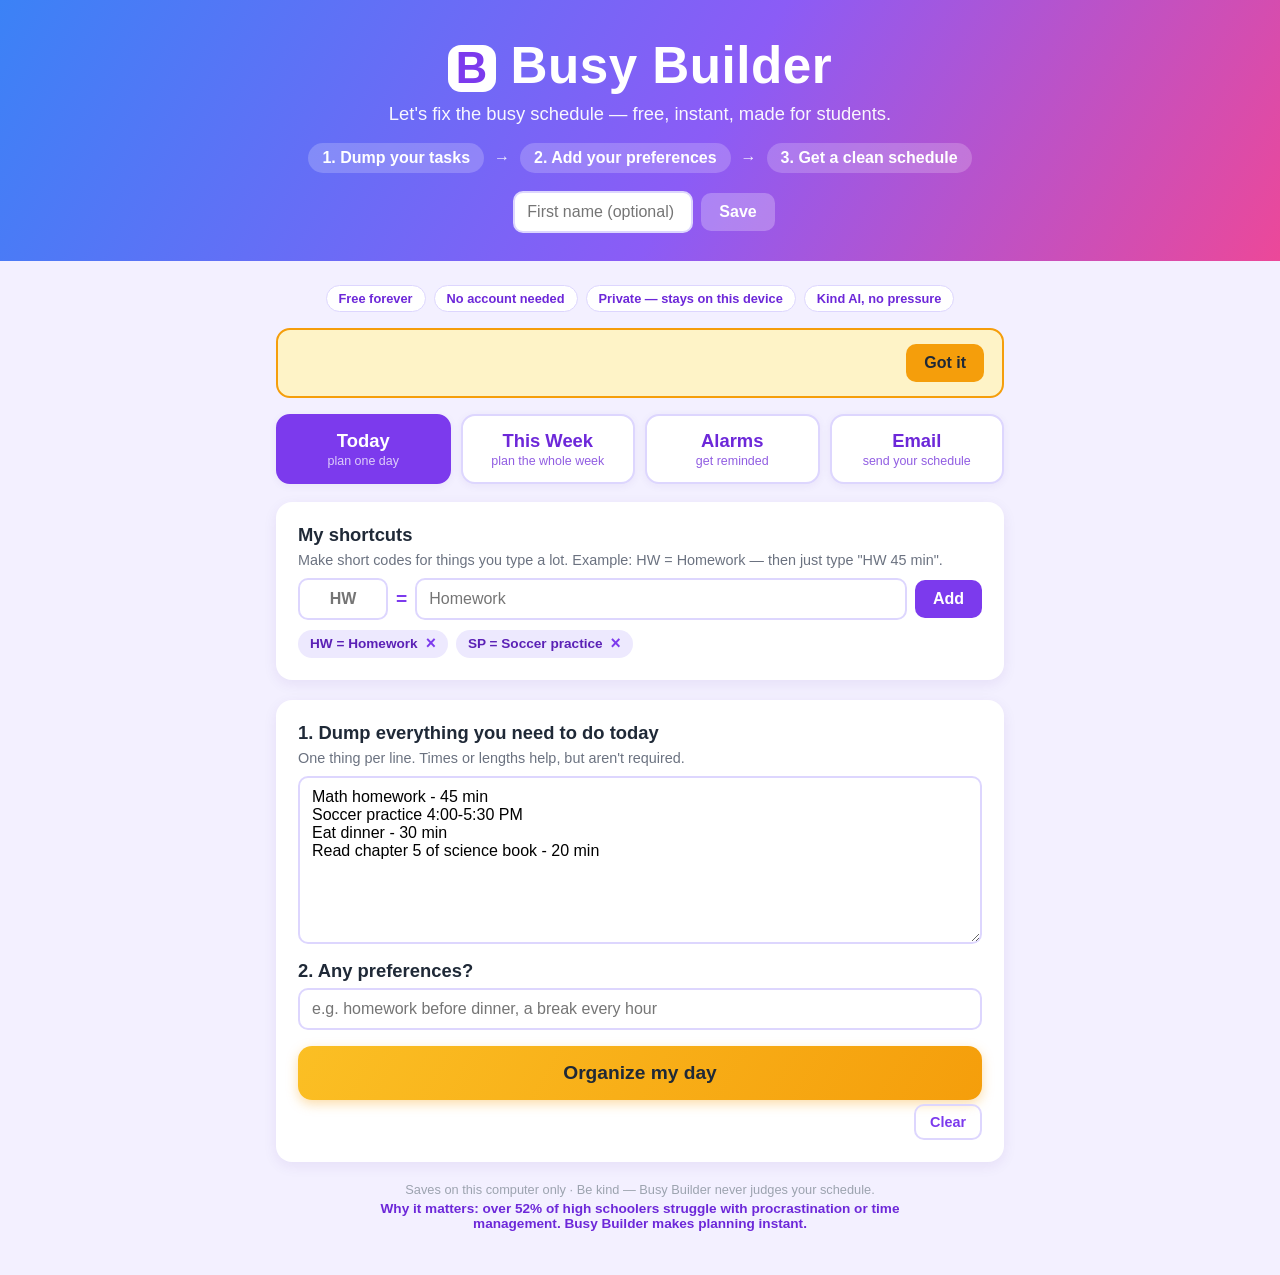
==== docs/index.html @ 599faaeb "Serve the real app on GitHub Pages via docs/ App files moved to docs/ — one copy serves both GitHub " ====
<!DOCTYPE html>
<html lang="en">
<head>
  <meta charset="UTF-8">
  <meta name="viewport" content="width=device-width, initial-scale=1.0">
  <title>Busy Builder</title>
  <link rel="icon" href="data:image/svg+xml,<svg xmlns='http://www.w3.org/2000/svg' viewBox='0 0 64 64'><rect width='64' height='64' rx='14' fill='%237c3aed'/><text x='32' y='45' font-size='38' font-family='Arial' font-weight='bold' fill='white' text-anchor='middle'>B</text></svg>">
  <link rel="stylesheet" href="styles.css">
</head>
<body>
  <header>
    <h1><span class="logo-badge">B</span> Busy Builder</h1>
    <p class="tagline">Let's fix the busy schedule — free, instant, made for students.</p>
    <div class="steps">
      <span>1. Dump your tasks</span>
      <span class="arrow">→</span>
      <span>2. Add your preferences</span>
      <span class="arrow">→</span>
      <span>3. Get a clean schedule</span>
    </div>
    <div id="who">
      <span id="hello"></span>
      <input id="name" type="text" maxlength="20" placeholder="First name (optional)">
      <button id="save-name">Save</button>
    </div>
  </header>

  <main>
    <div class="chips">
      <span>Free forever</span>
      <span>No account needed</span>
      <span>Private — stays on this device</span>
      <span>Kind AI, no pressure</span>
    </div>

    <div id="al-alert" class="alarm-alert" hidden>
      <span id="al-alert-text"></span>
      <button id="al-dismiss">Got it</button>
    </div>

    <nav class="tabs">
      <button id="tabbtn-today" class="tab">Today<small>plan one day</small></button>
      <button id="tabbtn-week" class="tab">This Week<small>plan the whole week</small></button>
      <button id="tabbtn-alarms" class="tab">Alarms<small>get reminded</small></button>
      <button id="tabbtn-email" class="tab">Email<small>send your schedule</small></button>
    </nav>

    <section class="card shortcuts">
      <h2>My shortcuts</h2>
      <p class="hint">Make short codes for things you type a lot. Example: HW = Homework — then just type "HW 45 min".</p>
      <div class="shortcut-row">
        <input id="sc-abbr" type="text" maxlength="6" placeholder="HW">
        <span class="eq">=</span>
        <input id="sc-mean" type="text" placeholder="Homework">
        <button id="sc-add">Add</button>
      </div>
      <div id="sc-list"></div>
    </section>

    <div id="panel-today">
      <section class="card">
        <h2>1. Dump everything you need to do today</h2>
        <p class="hint">One thing per line. Times or lengths help, but aren't required.</p>
        <textarea id="t-items" rows="8" placeholder="Math homework - 45 min&#10;Soccer practice 4:00-5:30 PM"></textarea>

        <h2>2. Any preferences?</h2>
        <input id="t-prefs" type="text" placeholder="e.g. homework before dinner, a break every hour">

        <button id="t-organize" class="big">Organize my day</button>
        <div class="card-actions">
          <p id="t-status" role="status"></p>
          <button id="t-clear" class="ghost">Clear</button>
        </div>
      </section>

      <section id="t-result" class="card" hidden>
        <h2>Today's schedule</h2>
        <p id="t-message" class="ai-msg"></p>
        <div id="t-schedule"></div>
        <p id="t-question" class="ai-question"></p>
        <div class="followup">
          <input id="t-reply" type="text" placeholder="Answer, or ask for a change...">
          <button id="t-send">Send</button>
        </div>
        <button id="t-copy" class="ghost">Copy schedule</button>
      </section>
    </div>

    <div id="panel-week" hidden>
      <section class="card">
        <h2>1. Dump everything you need to do this week</h2>
        <p class="hint">Put each thing under the day it belongs to. Not sure? Use "Any day".</p>
        <div class="week-grid">
          <div class="day-box"><h4>Mon</h4><textarea id="w-mon" rows="4" placeholder="Soccer practice 4-5:30 PM"></textarea></div>
          <div class="day-box"><h4>Tue</h4><textarea id="w-tue" rows="4"></textarea></div>
          <div class="day-box"><h4>Wed</h4><textarea id="w-wed" rows="4" placeholder="Soccer practice 4-5:30 PM"></textarea></div>
          <div class="day-box"><h4>Thu</h4><textarea id="w-thu" rows="4"></textarea></div>
          <div class="day-box"><h4>Fri</h4><textarea id="w-fri" rows="4"></textarea></div>
          <div class="day-box"><h4>Sat</h4><textarea id="w-sat" rows="4" placeholder="Clean my room - 15 min"></textarea></div>
          <div class="day-box"><h4>Sun</h4><textarea id="w-sun" rows="4"></textarea></div>
          <div class="day-box any"><h4>Any day</h4><textarea id="w-any" rows="4" placeholder="Math homework - 45 min"></textarea></div>
        </div>

        <h2>2. Any preferences?</h2>
        <input id="prefs" type="text" placeholder="e.g. homework before dinner, a break every hour">

        <button id="organize" class="big">Organize my week</button>
        <div class="card-actions">
          <p id="status" role="status"></p>
          <button id="w-clear" class="ghost">Clear</button>
        </div>
      </section>

      <section id="result" class="card" hidden>
        <h2>Your week</h2>
        <p id="ai-message" class="ai-msg"></p>
        <div id="schedule"></div>
        <p id="ai-question" class="ai-question"></p>
        <div class="followup">
          <input id="reply" type="text" placeholder="Answer, or ask for a change...">
          <button id="send-reply">Send</button>
        </div>
        <button id="w-copy" class="ghost">Copy schedule</button>
      </section>
    </div>

    <div id="panel-alarms" hidden>
      <section class="card">
        <h2>Set an alarm</h2>
        <p class="hint">Pick a day and time, add a short note. It pops up and beeps while Busy Builder is open.</p>
        <div class="alarm-form">
          <input type="datetime-local" id="al-time">
          <input id="al-note" type="text" maxlength="60" placeholder="What's it for? (e.g. Leave for soccer)">
          <button id="al-add">Set alarm</button>
        </div>
        <p id="al-status" role="status"></p>
      </section>

      <section class="card">
        <h2>Your alarms</h2>
        <div id="al-list"></div>
        <p class="hint" id="al-empty">No alarms yet.</p>
      </section>
    </div>

    <div id="panel-email" hidden>
      <section class="card">
        <h2>Email your schedule <span class="opt-badge">optional</span></h2>
        <p class="hint">This is optional — Busy Builder works fine without it.</p>
        <p>Type an email, pick which schedule(s) to send, press the button — and the schedule gets emailed straight to that address. Every event arrives on its own line with its start time, end time, and name.</p>
        <input id="em-addr" type="email" placeholder="you@example.com">
        <p class="hint" style="margin-top:12px">Which schedule(s) do you want to send?</p>
        <label class="check"><input id="em-today" type="checkbox" checked> Today's schedule</label>
        <label class="check"><input id="em-week" type="checkbox" checked> This Week's schedule</label>
        <button id="em-go" class="big">Send my schedule</button>
        <p id="em-status" role="status"></p>
      </section>
    </div>

    <footer class="foot">
      <p class="safety">Saves on this computer only · Be kind — Busy Builder never judges your schedule.</p>
      <p class="why">Why it matters: over 52% of high schoolers struggle with procrastination or time management. Busy Builder makes planning instant.</p>
    </footer>
  </main>

  <script src="storage.js"></script>
  <script src="app.js"></script>
</body>
</html>
---- docs/styles.css ----
* {
  box-sizing: border-box;
}

body {
  margin: 0;
  font-family: "Segoe UI", Arial, sans-serif;
  background: #f3f0ff;
  color: #1f2937;
}

header {
  background: linear-gradient(120deg, #3b82f6, #8b5cf6 55%, #ec4899);
  color: #fff;
  padding: 36px 16px 28px;
  text-align: center;
}

header h1 {
  margin: 0 0 8px;
  font-size: 3.2rem;
  font-weight: 800;
  letter-spacing: 0.5px;
}

.tagline {
  margin: 0 0 18px;
  font-size: 1.15rem;
  opacity: 0.95;
}

.steps {
  display: flex;
  gap: 10px;
  justify-content: center;
  align-items: center;
  flex-wrap: wrap;
  margin-bottom: 18px;
  font-weight: 600;
}

.steps span:not(.arrow) {
  background: rgba(255, 255, 255, 0.2);
  border-radius: 999px;
  padding: 6px 14px;
}

.arrow {
  font-weight: 800;
  opacity: 0.9;
}

#who {
  display: flex;
  gap: 8px;
  justify-content: center;
  align-items: center;
}

#who input {
  width: 180px;
}

#who button {
  background: rgba(255, 255, 255, 0.25);
}

#who button:hover:not(:disabled) {
  background: rgba(255, 255, 255, 0.4);
}

#hello {
  font-weight: 700;
}

main {
  max-width: 760px;
  margin: 24px auto;
  padding: 0 16px;
}

.card {
  background: #fff;
  border-radius: 16px;
  padding: 22px;
  margin-bottom: 20px;
  box-shadow: 0 4px 14px rgba(76, 29, 149, 0.08);
}

h2 {
  font-size: 1.15rem;
  margin: 12px 0 6px;
}

h2:first-child {
  margin-top: 0;
}

.hint {
  margin: 0 0 10px;
  font-size: 0.9rem;
  color: #6b7280;
}

textarea,
input[type="text"] {
  width: 100%;
  padding: 10px 12px;
  border: 2px solid #ddd6fe;
  border-radius: 10px;
  font-size: 1rem;
  font-family: inherit;
}

textarea:focus,
input[type="text"]:focus {
  outline: none;
  border-color: #8b5cf6;
}

textarea {
  resize: vertical;
}

button {
  background: #7c3aed;
  color: #fff;
  border: none;
  border-radius: 10px;
  padding: 10px 18px;
  font-size: 1rem;
  font-weight: 600;
  cursor: pointer;
}

button:hover:not(:disabled) {
  background: #6d28d9;
}

button:disabled {
  background: #c4b5fd;
  cursor: not-allowed;
}

button.big {
  display: block;
  width: 100%;
  margin-top: 16px;
  padding: 16px;
  font-size: 1.2rem;
  font-weight: 700;
  background: linear-gradient(120deg, #fbbf24, #f59e0b);
  color: #1f2937;
  border-radius: 14px;
  box-shadow: 0 4px 12px rgba(245, 158, 11, 0.35);
}

button.big:hover:not(:disabled) {
  background: linear-gradient(120deg, #f59e0b, #d97706);
  color: #fff;
}

button.big:disabled {
  background: #fde68a;
  color: #92400e;
}

.tabs {
  display: flex;
  gap: 10px;
  margin-bottom: 18px;
}

.tab {
  flex: 1;
  background: #fff;
  color: #6d28d9;
  font-size: 1.15rem;
  font-weight: 700;
  padding: 14px;
  border-radius: 14px;
  border: 2px solid #ddd6fe;
  box-shadow: 0 2px 8px rgba(76, 29, 149, 0.06);
}

.tab small {
  display: block;
  font-size: 0.78rem;
  font-weight: 500;
  opacity: 0.75;
  margin-top: 2px;
}

.tab:hover:not(.active) {
  background: #ede9fe;
  border-color: #c4b5fd;
}

.tab.active {
  background: #7c3aed;
  color: #fff;
  border-color: #7c3aed;
}

#status {
  min-height: 1.4em;
  margin: 10px 0 0;
  font-weight: 600;
  color: #7c3aed;
}

.ai-msg {
  font-size: 1.05rem;
}

table {
  width: 100%;
  border-collapse: collapse;
  margin: 8px 0;
}

th,
td {
  text-align: left;
  padding: 8px;
  border-bottom: 1px solid #e9e5f5;
}

th {
  color: #7c3aed;
  font-size: 0.8rem;
  text-transform: uppercase;
}

.ai-question {
  background: #fef3c7;
  border-radius: 10px;
  padding: 10px 12px;
}

.ai-question:empty {
  display: none;
}

.followup {
  display: flex;
  gap: 8px;
  margin-top: 10px;
}

.followup input {
  flex: 1;
}

.week-grid {
  display: grid;
  grid-template-columns: repeat(auto-fit, minmax(140px, 1fr));
  gap: 10px;
}

.day-box h4 {
  margin: 0 0 4px;
  text-align: center;
  color: #7c3aed;
}

.day-box.any h4 {
  color: #6b7280;
}

.day-box textarea {
  font-size: 0.85rem;
  min-height: 90px;
}

.day-section h3 {
  margin: 16px 0 4px;
  color: #7c3aed;
  font-size: 1.05rem;
}

.logo-badge {
  display: inline-flex;
  align-items: center;
  justify-content: center;
  width: 1.1em;
  height: 1.1em;
  background: #fff;
  color: #7c3aed;
  border-radius: 0.3em;
  font-size: 0.85em;
  vertical-align: baseline;
}

.chips {
  display: flex;
  gap: 8px;
  justify-content: center;
  flex-wrap: wrap;
  margin-bottom: 16px;
}

.chips span {
  background: #fff;
  color: #6d28d9;
  font-size: 0.8rem;
  font-weight: 600;
  border: 1px solid #ddd6fe;
  border-radius: 999px;
  padding: 5px 12px;
}

.ghost {
  background: transparent;
  color: #7c3aed;
  border: 2px solid #ddd6fe;
  font-size: 0.9rem;
  padding: 8px 14px;
}

.ghost:hover:not(:disabled) {
  background: #ede9fe;
  color: #6d28d9;
}

.card-actions {
  display: flex;
  justify-content: space-between;
  align-items: center;
  margin-top: 4px;
}

#status.thinking::after,
#t-status.thinking::after {
  content: '';
  animation: thinking-dots 1.2s steps(4) infinite;
}

@keyframes thinking-dots {
  0% { content: ''; }
  25% { content: '.'; }
  50% { content: '..'; }
  75% { content: '...'; }
}

.shortcut-row {
  display: flex;
  gap: 8px;
  align-items: center;
}

#sc-abbr {
  width: 90px;
  text-transform: uppercase;
  text-align: center;
  font-weight: 700;
}

.eq {
  font-weight: 800;
  color: #7c3aed;
  font-size: 1.2rem;
}

#sc-list {
  display: flex;
  gap: 8px;
  flex-wrap: wrap;
  margin-top: 10px;
}

.sc-chip {
  background: #ede9fe;
  color: #5b21b6;
  border-radius: 999px;
  padding: 5px 12px;
  font-size: 0.85rem;
  font-weight: 600;
  display: inline-flex;
  align-items: center;
  gap: 8px;
}

.sc-x {
  background: none;
  border: none;
  color: #7c3aed;
  font-size: 1.1rem;
  font-weight: 700;
  padding: 0;
  line-height: 1;
  cursor: pointer;
}

.sc-x:hover:not(:disabled) {
  background: none;
  color: #dc2626;
}

.opt-badge {
  display: inline-block;
  background: #fef3c7;
  color: #92400e;
  font-size: 0.7rem;
  font-weight: 700;
  text-transform: uppercase;
  border-radius: 999px;
  padding: 3px 10px;
  vertical-align: middle;
  margin-left: 6px;
}

#em-status {
  min-height: 1.4em;
  margin: 8px 0 0;
  font-weight: 600;
  color: #7c3aed;
}

.alarm-form {
  display: flex;
  gap: 8px;
  flex-wrap: wrap;
}

.alarm-form input[type="datetime-local"] {
  padding: 10px 12px;
  border: 2px solid #ddd6fe;
  border-radius: 10px;
  font-size: 1rem;
  font-family: inherit;
}

.alarm-form #al-note {
  flex: 1;
  min-width: 200px;
}

.alarm-row {
  display: flex;
  justify-content: space-between;
  align-items: center;
  padding: 10px 4px;
  border-bottom: 1px solid #e9e5f5;
  font-size: 0.95rem;
}

.alarm-row.done {
  opacity: 0.45;
  text-decoration: line-through;
}

.alarm-alert {
  display: flex;
  justify-content: space-between;
  align-items: center;
  background: #fef3c7;
  border: 2px solid #f59e0b;
  border-radius: 14px;
  padding: 14px 18px;
  margin-bottom: 16px;
  font-size: 1.1rem;
  font-weight: 700;
  color: #92400e;
}

.alarm-alert button {
  background: #f59e0b;
  color: #1f2937;
}

.alarm-alert button:hover:not(:disabled) {
  background: #d97706;
  color: #fff;
}

.day-section {
  border-left: 4px solid #c4b5fd;
  padding-left: 14px;
  margin-bottom: 8px;
}

tbody tr:hover {
  background: #f5f3ff;
}

.foot {
  text-align: center;
  padding-bottom: 20px;
}

.safety {
  text-align: center;
  font-size: 0.8rem;
  color: #9ca3af;
  margin-bottom: 4px;
}

.why {
  font-size: 0.85rem;
  color: #6d28d9;
  font-weight: 600;
  max-width: 520px;
  margin: 0 auto;
}
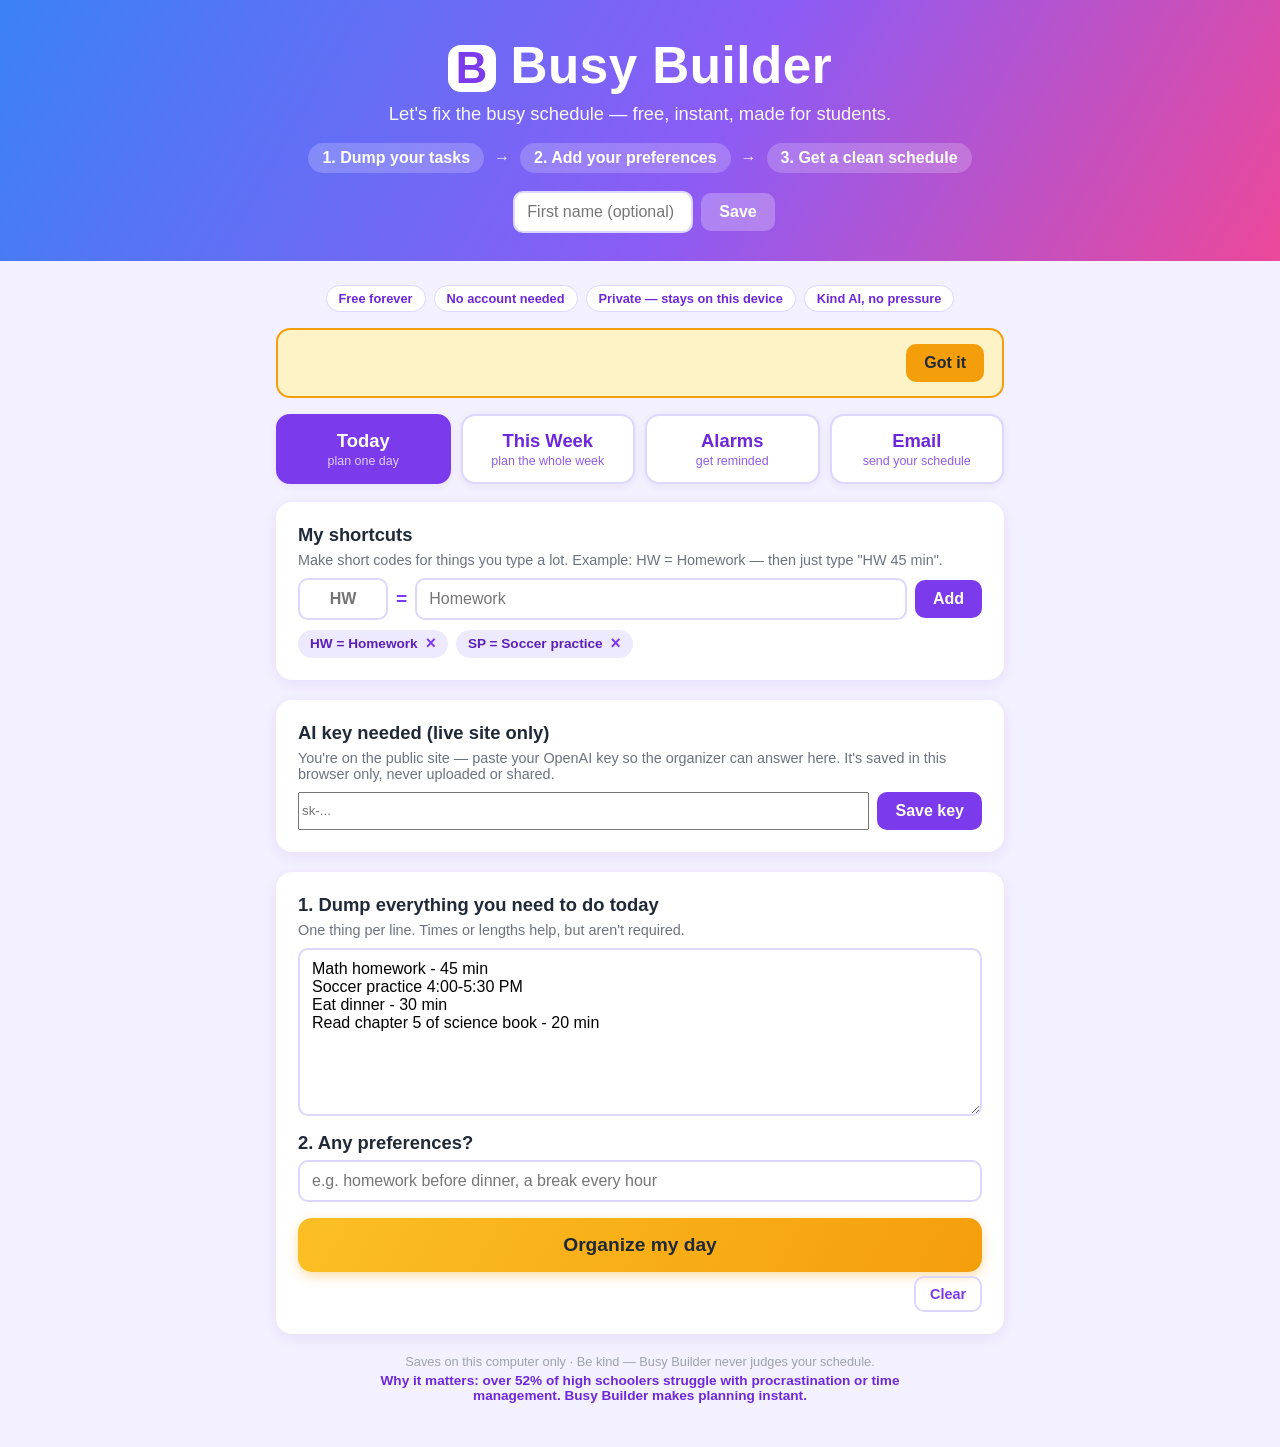
==== commit 57f66245: "Round 11: live site AI + email via browser-direct calls AI prompt logic moved to shared file (server" ====
--- a/docs/index.html
+++ b/docs/index.html
@@ -55,6 +55,15 @@
         <button id="sc-add">Add</button>
       </div>
       <div id="sc-list"></div>
+    </section>
+
+    <section id="key-row" class="card keyrow" hidden>
+      <h2>AI key needed (live site only)</h2>
+      <p class="hint">You're on the public site — paste your OpenAI key so the organizer can answer here. It's saved in this browser only, never uploaded or shared.</p>
+      <div class="followup">
+        <input id="key-input" type="password" placeholder="sk-...">
+        <button id="key-save">Save key</button>
+      </div>
     </section>
 
     <div id="panel-today">
@@ -163,6 +172,8 @@
     </footer>
   </main>
 
+  <script src="ai-shared.js"></script>
+  <script src="ai-client.js"></script>
   <script src="storage.js"></script>
   <script src="app.js"></script>
 </body>
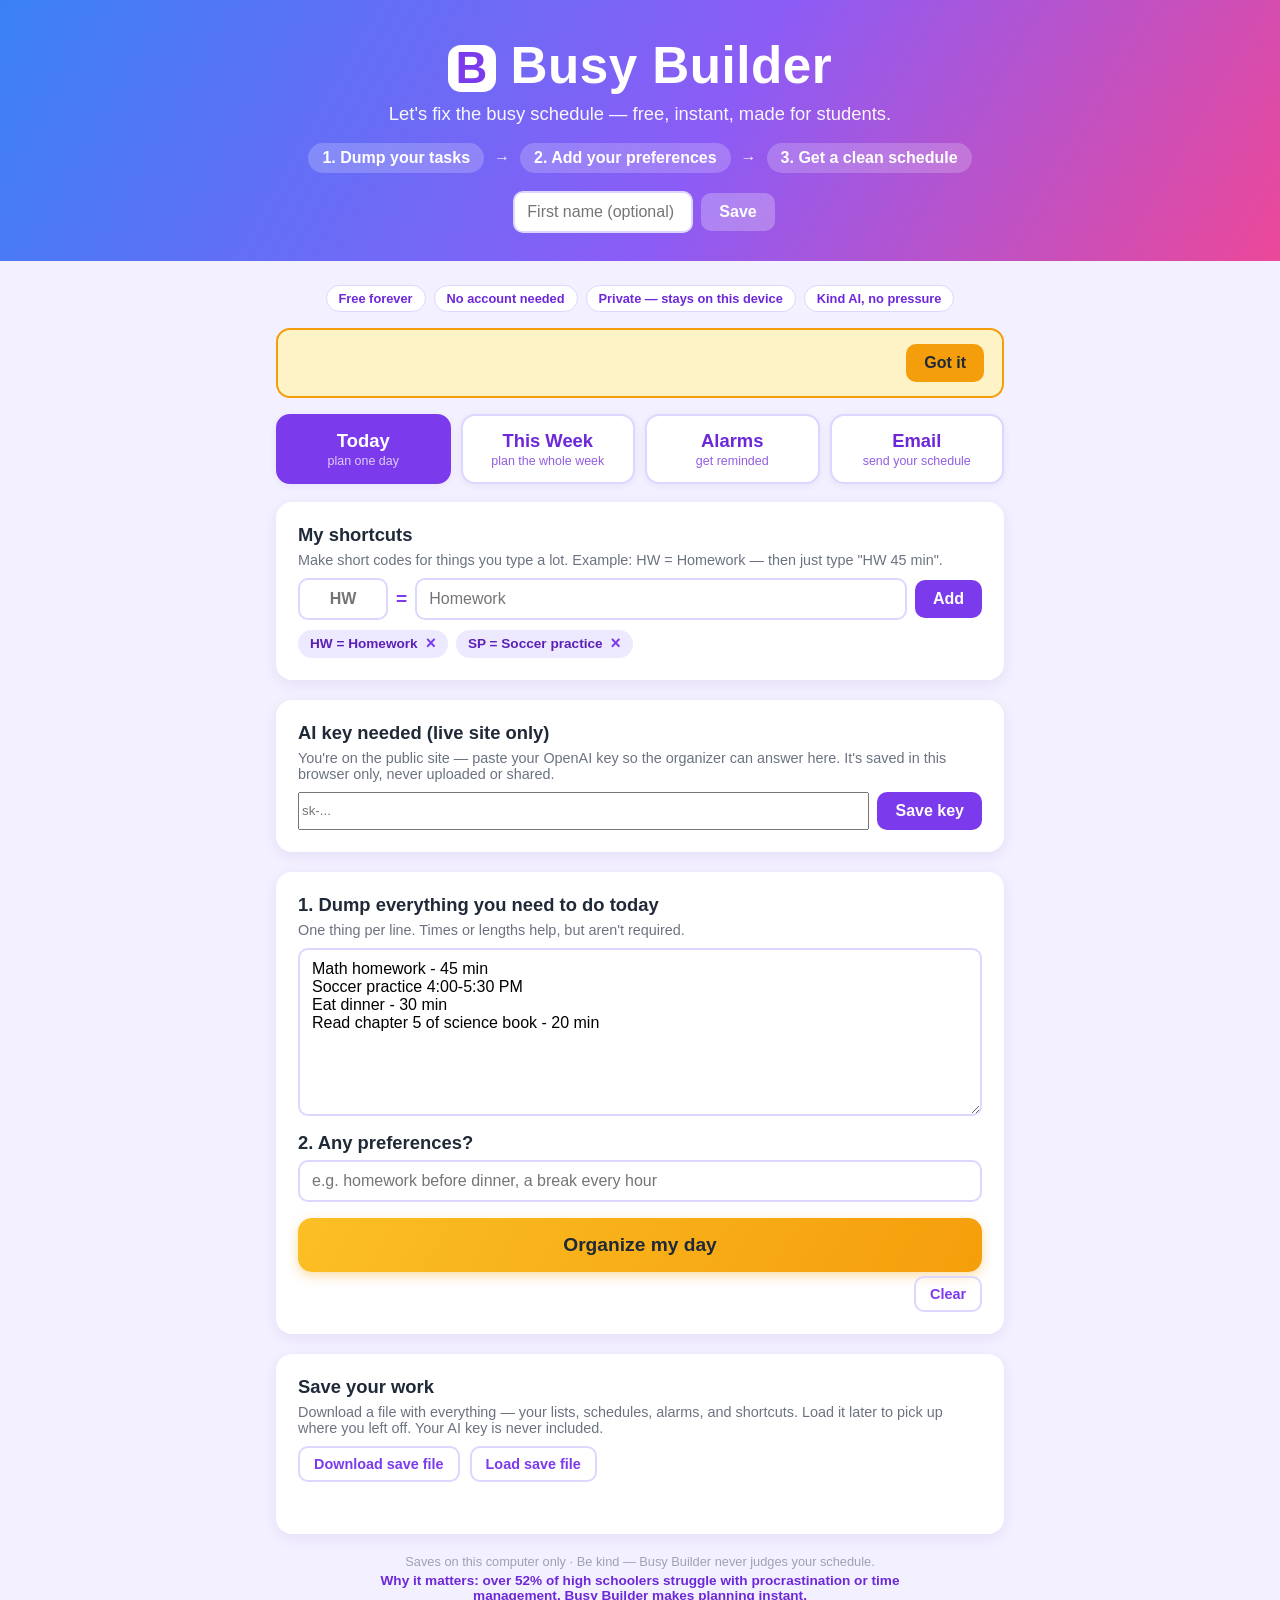
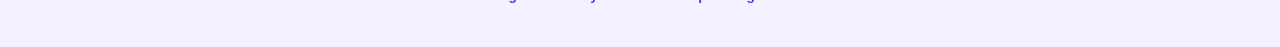
==== commit 237030ae: "Round 12: export/import save file to resume work "Save your work" card downloads all saved data as b" ====
--- a/docs/index.html
+++ b/docs/index.html
@@ -166,6 +166,17 @@
       </section>
     </div>
 
+    <section class="card">
+      <h2>Save your work</h2>
+      <p class="hint">Download a file with everything — your lists, schedules, alarms, and shortcuts. Load it later to pick up where you left off. Your AI key is never included.</p>
+      <div class="save-row">
+        <button id="exp-btn" class="ghost">Download save file</button>
+        <button id="imp-btn" class="ghost">Load save file</button>
+        <input id="imp-file" type="file" accept=".json,application/json" hidden>
+      </div>
+      <p id="sv-status" role="status"></p>
+    </section>
+
     <footer class="foot">
       <p class="safety">Saves on this computer only · Be kind — Busy Builder never judges your schedule.</p>
       <p class="why">Why it matters: over 52% of high schoolers struggle with procrastination or time management. Busy Builder makes planning instant.</p>
--- a/docs/styles.css
+++ b/docs/styles.css
@@ -397,6 +397,19 @@
   color: #dc2626;
 }
 
+.save-row {
+  display: flex;
+  gap: 10px;
+  flex-wrap: wrap;
+}
+
+#sv-status {
+  min-height: 1.4em;
+  margin: 8px 0 0;
+  font-weight: 600;
+  color: #7c3aed;
+}
+
 .opt-badge {
   display: inline-block;
   background: #fef3c7;
